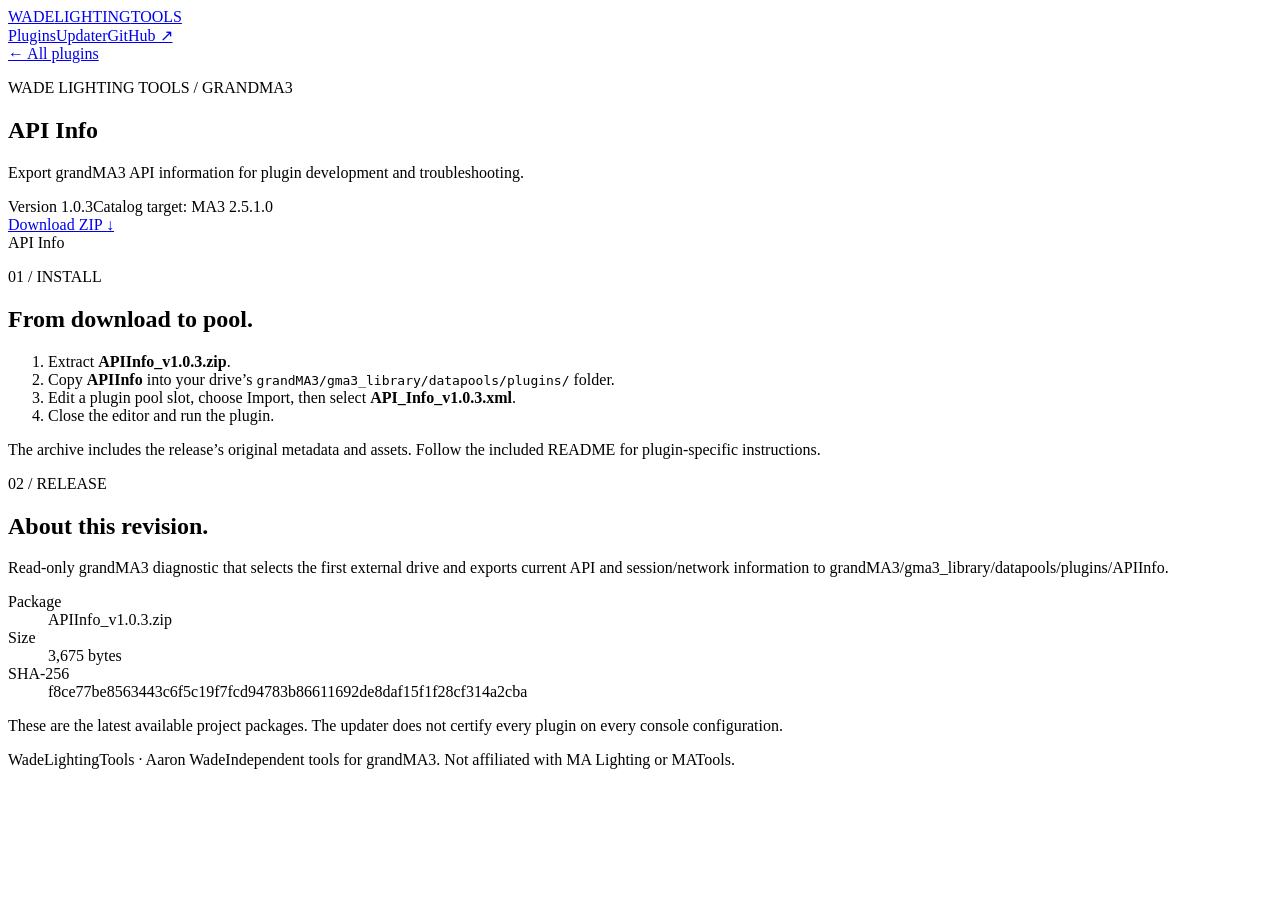
==== docs/APIInfo/index.html @ 1e6982ec "Create API Info page for grandMA3 plugins" ====
<!doctype html><html lang="en"><head><meta charset="utf-8"><meta name="viewport" content="width=device-width,initial-scale=1">
<title>API Info · WadeLightingTools</title><meta name="description" content="grandMA3 plugins by Aaron Wade. Plugin downloads, installation instructions and release information.">
<link rel="icon" href="../assets/mark.svg" type="image/svg+xml"><link rel="stylesheet" href="../assets/site.css"></head><body>
<header><a class="brand" href="../index.html"><img src="../assets/mark.svg" alt=""><span>WADE<span class="muted">LIGHTING</span>TOOLS</span></a><nav><a href="../index.html#plugins">Plugins</a><a href="../WadePluginUpdater/">Updater</a><a href="https://github.com/tmoose95/WadeLightingTools">GitHub ↗</a></nav></header>
<main><a class="back" href="../index.html#plugins">← All plugins</a><section class="plugin-hero"><div><p class="eyebrow">WADE LIGHTING TOOLS / GRANDMA3</p><h1>API Info</h1><p class="lede">Export grandMA3 API information for plugin development and troubleshooting.</p><div class="meta"><span>Version 1.0.3</span><span>Catalog target: MA3 2.5.1.0</span></div><a class="primary" href="../downloads/APIInfo_v1.0.3.zip" download>Download ZIP <span>↓</span></a></div><div class="icon-stage"><span>API Info</span></div></section>
<section class="detail-grid"><article><p class="eyebrow">01 / INSTALL</p><h2>From download to pool.</h2><ol><li>Extract <strong>APIInfo_v1.0.3.zip</strong>.</li><li>Copy <strong>APIInfo</strong> into your drive’s <code>grandMA3/gma3_library/datapools/plugins/</code> folder.</li><li>Edit a plugin pool slot, choose Import, then select <strong>API_Info_v1.0.3.xml</strong>.</li><li>Close the editor and run the plugin.</li></ol><p class="note">The archive includes the release’s original metadata and assets. Follow the included README for plugin-specific instructions.</p></article><article><p class="eyebrow">02 / RELEASE</p><h2>About this revision.</h2><p>Read-only grandMA3 diagnostic that selects the first external drive and exports current API and session/network information to grandMA3/gma3_library/datapools/plugins/APIInfo.</p><dl><dt>Package</dt><dd>APIInfo_v1.0.3.zip</dd><dt>Size</dt><dd>3,675 bytes</dd><dt>SHA-256</dt><dd class="hash">f8ce77be8563443c6f5c19f7fcd94783b86611692de8daf15f1f28cf314a2cba</dd></dl><p class="note">These are the latest available project packages. The updater does not certify every plugin on every console configuration.</p></article></section></main><footer><span>WadeLightingTools · Aaron Wade</span><span>Independent tools for grandMA3. Not affiliated with MA Lighting or MATools.</span></footer></body></html>
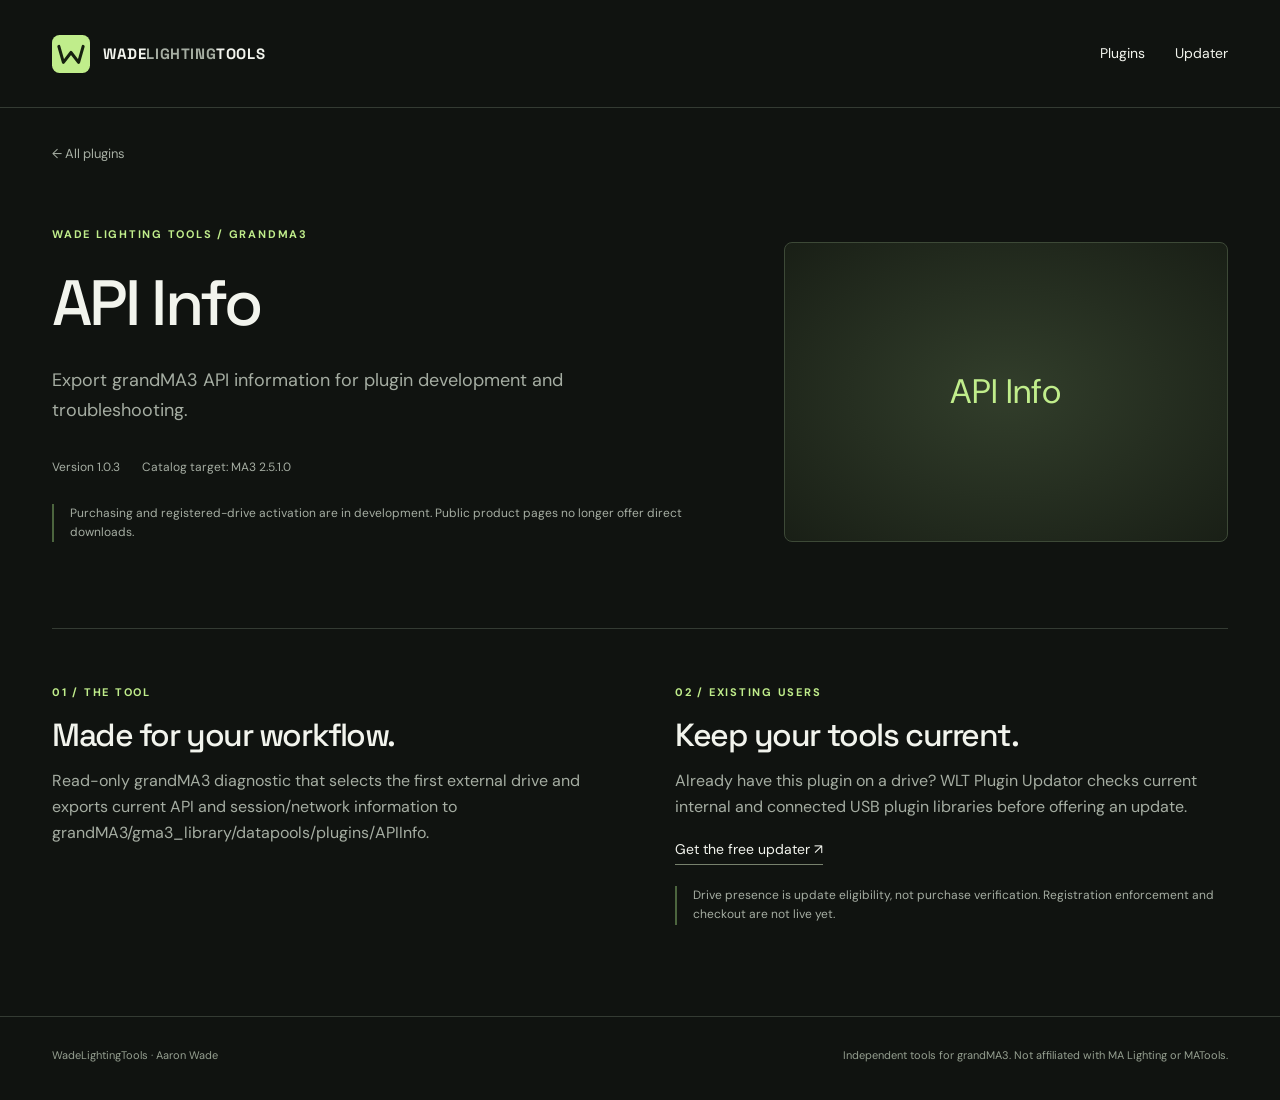
==== commit 2da3cd42: "Keep API Info page visible without a direct package download" ====
--- a/docs/APIInfo/index.html
+++ b/docs/APIInfo/index.html
@@ -1,6 +1,5 @@
 <!doctype html><html lang="en"><head><meta charset="utf-8"><meta name="viewport" content="width=device-width,initial-scale=1">
 <title>API Info · WadeLightingTools</title><meta name="description" content="grandMA3 plugins by Aaron Wade. Plugin downloads, installation instructions and release information.">
 <link rel="icon" href="../assets/mark.svg" type="image/svg+xml"><link rel="stylesheet" href="../assets/site.css"></head><body>
-<header><a class="brand" href="../index.html"><img src="../assets/mark.svg" alt=""><span>WADE<span class="muted">LIGHTING</span>TOOLS</span></a><nav><a href="../index.html#plugins">Plugins</a><a href="../WadePluginUpdater/">Updater</a><a href="https://github.com/tmoose95/WadeLightingTools">GitHub ↗</a></nav></header>
-<main><a class="back" href="../index.html#plugins">← All plugins</a><section class="plugin-hero"><div><p class="eyebrow">WADE LIGHTING TOOLS / GRANDMA3</p><h1>API Info</h1><p class="lede">Export grandMA3 API information for plugin development and troubleshooting.</p><div class="meta"><span>Version 1.0.3</span><span>Catalog target: MA3 2.5.1.0</span></div><a class="primary" href="../downloads/APIInfo_v1.0.3.zip" download>Download ZIP <span>↓</span></a></div><div class="icon-stage"><span>API Info</span></div></section>
-<section class="detail-grid"><article><p class="eyebrow">01 / INSTALL</p><h2>From download to pool.</h2><ol><li>Extract <strong>APIInfo_v1.0.3.zip</strong>.</li><li>Copy <strong>APIInfo</strong> into your drive’s <code>grandMA3/gma3_library/datapools/plugins/</code> folder.</li><li>Edit a plugin pool slot, choose Import, then select <strong>API_Info_v1.0.3.xml</strong>.</li><li>Close the editor and run the plugin.</li></ol><p class="note">The archive includes the release’s original metadata and assets. Follow the included README for plugin-specific instructions.</p></article><article><p class="eyebrow">02 / RELEASE</p><h2>About this revision.</h2><p>Read-only grandMA3 diagnostic that selects the first external drive and exports current API and session/network information to grandMA3/gma3_library/datapools/plugins/APIInfo.</p><dl><dt>Package</dt><dd>APIInfo_v1.0.3.zip</dd><dt>Size</dt><dd>3,675 bytes</dd><dt>SHA-256</dt><dd class="hash">f8ce77be8563443c6f5c19f7fcd94783b86611692de8daf15f1f28cf314a2cba</dd></dl><p class="note">These are the latest available project packages. The updater does not certify every plugin on every console configuration.</p></article></section></main><footer><span>WadeLightingTools · Aaron Wade</span><span>Independent tools for grandMA3. Not affiliated with MA Lighting or MATools.</span></footer></body></html>
+<header><a class="brand" href="../index.html"><img src="../assets/mark.svg" alt=""><span>WADE<span class="muted">LIGHTING</span>TOOLS</span></a><nav><a href="../index.html#plugins">Plugins</a><a href="../WadePluginUpdater/">Updater</a></nav></header>
+<main><a class="back" href="../index.html#plugins">← All plugins</a><section class="plugin-hero"><div><p class="eyebrow">WADE LIGHTING TOOLS / GRANDMA3</p><h1>API Info</h1><p class="lede">Export grandMA3 API information for plugin development and troubleshooting.</p><div class="meta"><span>Version 1.0.3</span><span>Catalog target: MA3 2.5.1.0</span></div><p class="note">Purchasing and registered-drive activation are in development. Public product pages no longer offer direct downloads.</p></div><div class="icon-stage"><span>API Info</span></div></section><section class="detail-grid"><article><p class="eyebrow">01 / THE TOOL</p><h2>Made for your workflow.</h2><p>Read-only grandMA3 diagnostic that selects the first external drive and exports current API and session/network information to grandMA3/gma3_library/datapools/plugins/APIInfo.</p></article><article><p class="eyebrow">02 / EXISTING USERS</p><h2>Keep your tools current.</h2><p>Already have this plugin on a drive? WLT Plugin Updator checks current internal and connected USB plugin libraries before offering an update.</p><a class="secondary" href="../WadePluginUpdater/">Get the free updater ↗</a><p class="note">Drive presence is update eligibility, not purchase verification. Registration enforcement and checkout are not live yet.</p></article></section></main><footer><span>WadeLightingTools · Aaron Wade</span><span>Independent tools for grandMA3. Not affiliated with MA Lighting or MATools.</span></footer></body></html>
--- a/docs/assets/site.css
+++ b/docs/assets/site.css
@@ -0,0 +1,3 @@
+@import url('https://fonts.googleapis.com/css2?family=DM+Sans:wght@400;500;600;700&family=Space+Grotesk:wght@400;500;600;700&display=swap');
+:root{--bg:#101310;--panel:#1a1e1a;--ink:#f2f4ed;--muted:#a5ada2;--line:#343b33;--green:#c0ed8b}*{box-sizing:border-box}html{scroll-behavior:smooth;scroll-padding-top:40px}body{margin:0;background:var(--bg);color:var(--ink);font-family:'DM Sans',Arial,sans-serif;font-size:16px;line-height:1.6}a{color:inherit;text-decoration:none}button,a{-webkit-tap-highlight-color:transparent}a:focus-visible{outline:3px solid var(--green);outline-offset:6px}header,main,footer{max-width:1280px;margin:auto;padding-left:52px;padding-right:52px}header{height:108px;display:flex;align-items:center;justify-content:space-between;border-bottom:1px solid var(--line)}.brand{display:flex;align-items:center;gap:13px;font-family:'Space Grotesk',Arial,sans-serif;font-size:15px;letter-spacing:.04em;font-weight:700}.brand img{width:38px;height:38px}.muted{color:var(--muted)}nav{display:flex;gap:30px;font-size:14px}nav a:hover{color:var(--green)}h1,h2,h3{font-family:'Space Grotesk',Arial,sans-serif;line-height:1.08;letter-spacing:-.045em;margin:0}h1{font-size:clamp(54px,6vw,86px);font-weight:500}h1 span{color:var(--green)}h2{font-size:clamp(32px,4vw,44px);font-weight:500}h3{font-size:25px;font-weight:500;letter-spacing:-.03em}p{margin:16px 0;color:var(--muted)}.eyebrow{font-size:11px;letter-spacing:.16em;font-weight:700;color:var(--green);margin:0 0 26px}.dot{display:inline-block;background:var(--green);width:7px;height:7px;border-radius:50%;margin-right:10px}.hero{padding:86px 0 94px;display:grid;grid-template-columns:1.15fr 1fr;gap:68px;align-items:center}.lede{font-size:18px;max-width:530px;line-height:1.7;margin:26px 0 32px}.actions{display:flex;gap:25px;align-items:center}.primary{display:inline-flex;justify-content:space-between;gap:34px;align-items:center;background:var(--green);color:#16210f;font-weight:700;font-size:14px;padding:15px 23px;border:1px solid var(--green);border-radius:4px}.primary:hover{background:#d6ffad}.secondary{font-size:14px;border-bottom:1px solid #77816d;padding-bottom:6px}.console-art{background:linear-gradient(135deg,#222a23,#141814);border:1px solid #4a5547;padding:24px;transform:rotate(-3deg);box-shadow:12px 25px 0 #0b0e0b}.art-label,.art-foot{font-size:9px;color:#a9b6a1;letter-spacing:.14em}.art-label{display:flex;justify-content:space-between}.art-screen{position:relative;margin-top:24px;height:218px;background:#0e120e;border:1px solid #4e5f47;overflow:hidden;display:flex;align-items:center;justify-content:center}.art-screen span{font-family:'Space Grotesk',sans-serif;font-size:94px;letter-spacing:-.12em;color:var(--green);z-index:1;margin-left:-12px}.art-screen i{position:absolute;left:0;right:0;height:1px;background:#2a3525}.art-screen i:nth-of-type(1){top:20%}.art-screen i:nth-of-type(2){top:40%}.art-screen i:nth-of-type(3){top:60%}.art-screen i:nth-of-type(4){top:80%}.art-faders{display:flex;justify-content:space-around;height:76px;margin:24px 0}.art-faders i{width:4px;background:#0b0e0b;border:1px solid #394632;position:relative}.art-faders i:after{content:'';position:absolute;left:-10px;top:18px;width:21px;height:10px;background:#8e9d85;border:2px solid #bcc9b2;border-radius:2px}.art-faders i:nth-child(2n):after{top:45px}.art-faders i:nth-child(3n):after{top:5px;background:var(--green)}.art-foot{border-top:1px solid var(--line);padding-top:14px}.section-head{display:flex;justify-content:space-between;align-items:end;padding:22px 0 35px;border-top:1px solid var(--line)}.section-head .eyebrow{margin-bottom:15px}.section-head>p{font-size:13px;margin:0}.catalog{display:grid;grid-template-columns:repeat(3,1fr);gap:18px}.plugin{display:flex;flex-direction:column;padding:27px;border:1px solid var(--line);background:var(--panel);border-radius:6px;transition:transform .2s,border-color .2s}.plugin:hover{transform:translateY(-4px);border-color:#819b70}.plugin-top{display:flex;align-items:center;justify-content:space-between;margin-bottom:31px}.plugin-top img{width:72px;height:72px;object-fit:contain}.revision{color:#a7b39f;font-family:monospace;font-size:12px;padding:4px 8px;border:1px solid var(--line);border-radius:4px}.plugin p{font-size:14px;line-height:1.65;margin:15px 0 30px;flex:1}.arrow{display:flex;justify-content:space-between;font-size:13px;border-top:1px solid var(--line);padding-top:16px}.arrow>span{color:var(--green)}.fallback{color:var(--green);font-size:28px;font-family:'Space Grotesk',sans-serif;width:72px;height:72px;display:grid;place-items:center;background:#293124;border-radius:15px}.updater-banner{margin:70px 0 84px;padding:45px;border:1px solid #4a6340;display:flex;align-items:center;gap:40px;justify-content:space-between;background:#1b2317;border-radius:6px}.updater-banner h2{font-size:38px}.updater-banner .eyebrow{margin-bottom:14px}.updater-banner p:last-child{max-width:620px;margin-bottom:0}.updater-banner .primary{flex-shrink:0}footer{border-top:1px solid var(--line);padding-top:30px;padding-bottom:36px;display:flex;justify-content:space-between;gap:30px;font-size:11px;color:#959f90}.back{display:inline-block;margin:36px 0;font-size:13px;color:var(--muted)}.plugin-hero{display:grid;grid-template-columns:1.5fr 1fr;gap:65px;padding:25px 0 70px;align-items:center}.plugin-hero h1{font-size:clamp(45px,5vw,70px)}.meta{display:flex;gap:22px;font-size:12px;margin:0 0 27px;color:var(--muted)}.icon-stage{min-height:300px;display:grid;place-items:center;border:1px solid #3d4937;background:radial-gradient(ellipse at center,#323e2b,#191f16);border-radius:8px}.icon-stage img{max-height:240px;max-width:85%;object-fit:contain}.icon-stage>span{font-size:34px;color:var(--green)}.detail-grid{display:grid;grid-template-columns:1fr 1fr;gap:70px;padding:55px 0 75px;border-top:1px solid var(--line)}.detail-grid h2{font-size:32px}.detail-grid .eyebrow{margin-bottom:16px}ol{padding-left:22px;color:var(--muted)}li{padding:7px 0 7px 6px}strong{color:var(--ink);font-weight:500}code{overflow-wrap:anywhere;color:#d1d9c8;font-size:12px}dl{font-size:13px;margin-top:30px}dt{color:#839077;font-size:11px;text-transform:uppercase;letter-spacing:.08em;margin-top:18px}dd{margin:4px 0;color:#d6dccf;overflow-wrap:anywhere}.hash{font-size:10px;font-family:monospace}.note{font-size:12px;border-left:2px solid #4c653e;padding-left:16px;margin-top:25px}.workflow{padding:50px 0 70px;border-top:1px solid var(--line)}.steps{display:grid;grid-template-columns:repeat(3,1fr);gap:40px;margin-top:42px}.steps b{font-family:monospace;color:var(--green);font-size:13px}.steps h3{margin-top:20px;font-size:22px}.steps p{font-size:14px}@media(max-width:900px){header,main,footer{padding-left:28px;padding-right:28px}.hero{gap:32px}.catalog{grid-template-columns:repeat(2,1fr)}h1{font-size:61px}.art-screen{height:160px}.art-screen span{font-size:76px}.actions{align-items:start;flex-direction:column;gap:20px}.updater-banner{align-items:start;flex-direction:column}.plugin-hero{gap:30px}.detail-grid{gap:35px}.brand{font-size:12px}nav{gap:20px}}@media(max-width:600px){header,main,footer{padding-left:20px;padding-right:20px}header{height:82px;align-items:center}.brand{font-size:10px;gap:6px}.brand img{width:28px;height:28px}nav{gap:13px;font-size:11px}nav a:first-child{display:none}.hero{grid-template-columns:1fr;padding:54px 0;gap:45px}.hero h1{font-size:66px}.console-art{margin:10px 14px 20px;transform:rotate(-2deg)}.art-screen{height:190px}.catalog{grid-template-columns:1fr}.section-head{display:block}.section-head>p{margin-top:20px}.updater-banner{margin:42px 0;padding:28px;gap:28px}.plugin-hero{grid-template-columns:1fr;padding-top:5px;gap:35px}.icon-stage{min-height:240px}.icon-stage img{max-height:200px}.detail-grid{grid-template-columns:1fr;gap:35px}.steps{grid-template-columns:1fr;gap:20px}.steps h3{margin-top:10px}.meta{flex-direction:column;gap:3px}.lede{font-size:17px}.actions{align-items:center;flex-direction:row;gap:16px}.primary{gap:16px;padding:13px 17px}.secondary{font-size:12px}footer{flex-direction:column;gap:10px}.plugin-top{margin-bottom:22px}}
+@media(prefers-reduced-motion:reduce){html{scroll-behavior:auto}.plugin{transition:none}.plugin:hover{transform:none}}
